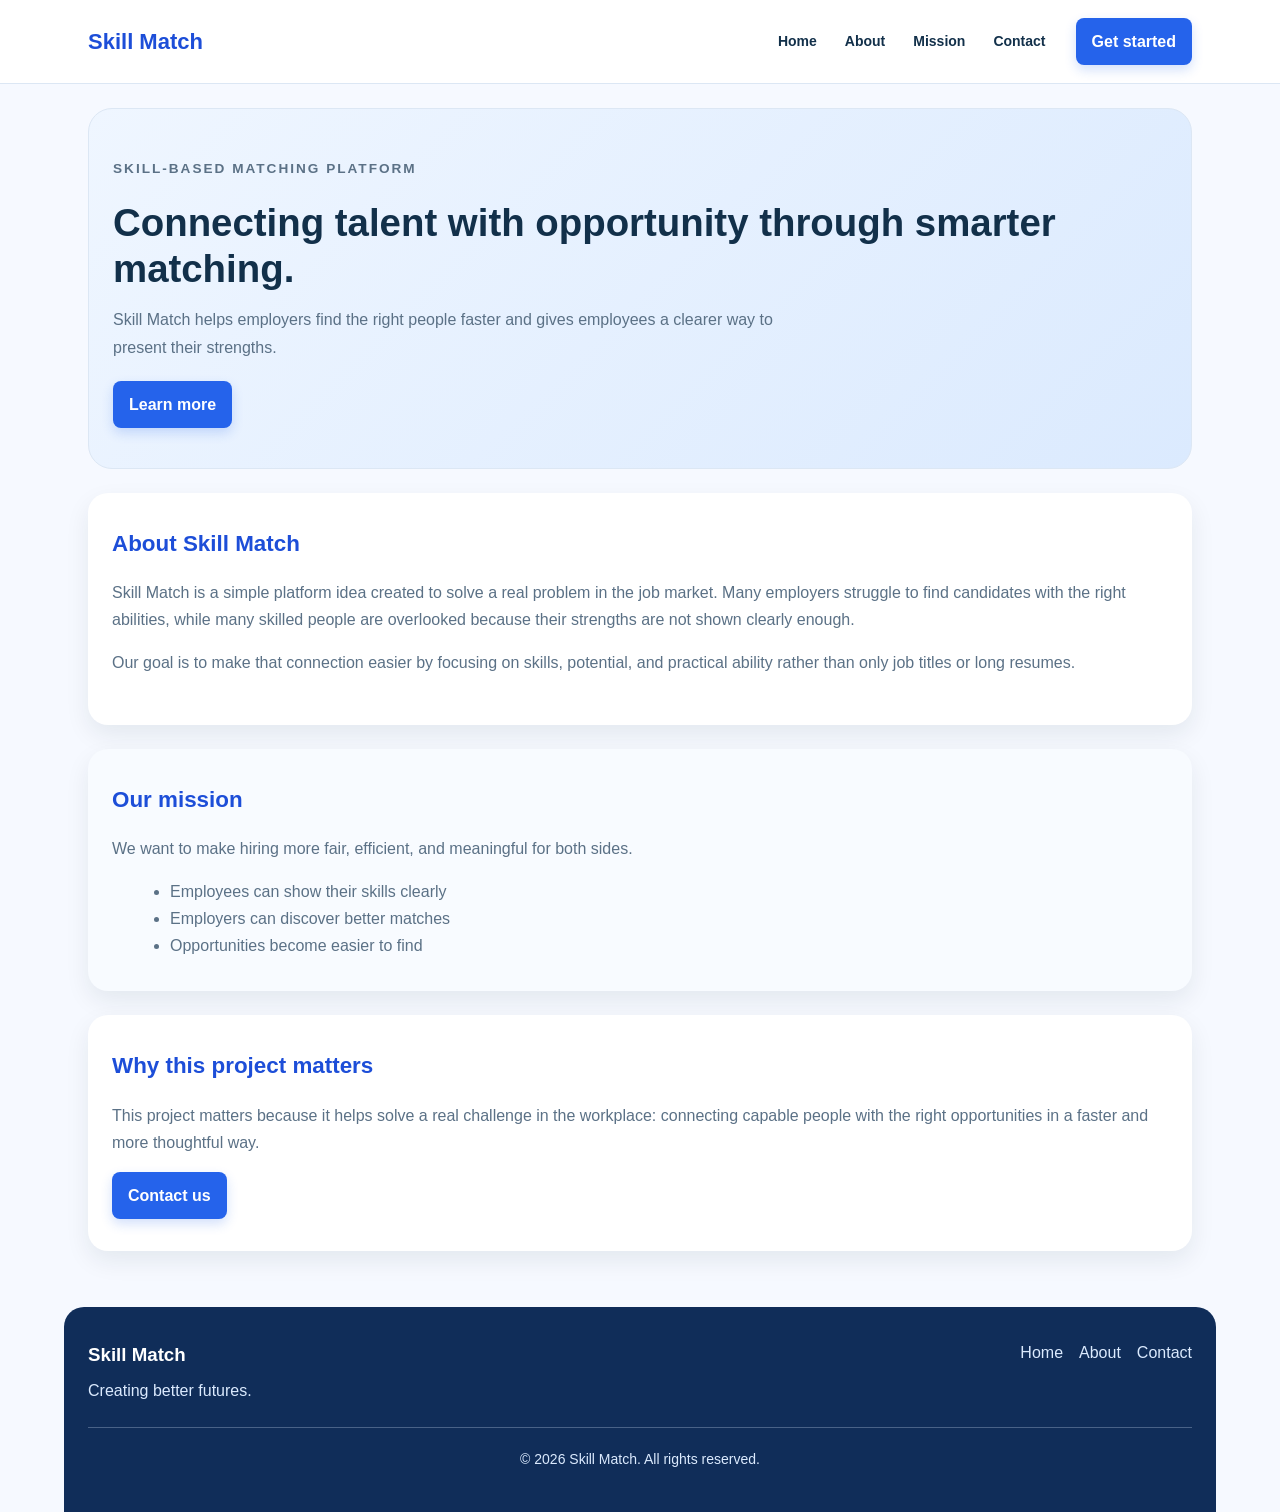
==== about.html @ 3de6b7d3 "Merge pull request #1 from chioma2029/main commiting about page and customized styling using css" ====
<!DOCTYPE html>
<html lang="en">
<head>
    <meta charset="UTF-8">
    <meta name="viewport" content="width=device-width, initial-scale=1.0">
    <title>About Us | Skill Match</title>
    <link rel="stylesheet" href="stylingAB.css">
</head>
<body class="about-page">
    <header class="site-header">
        <nav class="navbar">
            <a class="site-logo" href="#home">Skill Match</a>
            <ul class="nav-links">
                <li><a href="#home">Home</a></li>
                <li><a href="#about">About</a></li>
                <li><a href="#mission">Mission</a></li>
                <li><a href="#contact">Contact</a></li>
            </ul>
            <div class="nav-actions">
                <a class="btn" href="#contact">Get started</a>
            </div>
        </nav>
    </header>

    <main class="impact-content">
        <section class="hero-section" id="home">
            <p class="eyebrow">Skill-based matching platform</p>
            <h1>Connecting talent with opportunity through smarter matching.</h1>
            <p>
                Skill Match helps employers find the right people faster and gives employees a clearer way to present their strengths.
            </p>
            <a class="btn" href="#about">Learn more</a>
        </section>

        <section class="impact-section" id="about">
            <h2>About Skill Match</h2>
            <p>
                Skill Match is a simple platform idea created to solve a real problem in the job market.
                Many employers struggle to find candidates with the right abilities, while many skilled people are overlooked because their strengths are not shown clearly enough.
            </p>
            <p>
                Our goal is to make that connection easier by focusing on skills, potential, and practical ability rather than only job titles or long resumes.
            </p>
        </section>

        <section class="impact-section alt-section" id="mission">
            <h2>Our mission</h2>
            <p>
                We want to make hiring more fair, efficient, and meaningful for both sides.
            </p>
            <ul>
                <li>Employees can show their skills clearly</li>
                <li>Employers can discover better matches</li>
                <li>Opportunities become easier to find</li>
            </ul>
        </section>

        <section class="impact-section" id="contact">
            <h2>Why this project matters</h2>
            <p>
                This project matters because it helps solve a real challenge in the workplace: connecting capable people with the right opportunities in a faster and more thoughtful way.
            </p>
            <a class="btn" href="mailto:contact@skillmatch.com">Contact us</a>
        </section>
    </main>

    <footer class="site-footer">
        <div>
            <h3>Skill Match</h3>
            <p>Creating better futures.</p>
        </div>

        <div class="footer-links">
            <a href="#home">Home</a>
            <a href="#about">About</a>
            <a href="#contact">Contact</a>
        </div>

        <p class="copyright">© 2026 Skill Match. All rights reserved.</p>
    </footer>
</body>
</html>
---- stylingAB.css ----
:root {
  --page: #f6f9ff;
  --surface: #ffffff;
  --text: #12304a;
  --muted: #5b7186;
  --blue: #2563eb;
  --blue-dark: #1d4ed8;
  --line: #dce7f4;
  --shadow: 0 10px 24px rgba(16, 32, 56, 0.08);
}

* {
  box-sizing: border-box;
}

body.about-page {
  margin: 0;
  font-family: Arial, Helvetica, sans-serif;
  line-height: 1.7;
  color: var(--text);
  background: var(--page);
}

.site-header {
  position: sticky;
  top: 0;
  z-index: 100;
  background: rgba(255, 255, 255, 0.95);
  border-bottom: 1px solid var(--line);
  backdrop-filter: blur(8px);
}

.navbar {
  max-width: 1152px;
  margin: 0 auto;
  padding: 18px 24px;
  display: flex;
  align-items: center;
  gap: 20px;
  flex-wrap: wrap;
}

.site-logo {
  color: var(--blue-dark);
  font-size: 22px;
  font-weight: 800;
  text-decoration: none;
}

.nav-links,
.nav-actions {
  display: flex;
  align-items: center;
  gap: 8px;
  margin: 0;
  padding: 0;
}

.nav-links {
  list-style: none;
  margin-left: auto;
}

.nav-links a {
  display: block;
  padding: 8px 10px;
  color: var(--text);
  font-size: 14px;
  font-weight: 600;
  text-decoration: none;
  border-radius: 8px;
}

.nav-links a:hover {
  background: var(--line);
  color: var(--blue-dark);
}

.btn {
  display: inline-block;
  padding: 10px 16px;
  color: white;
  background: var(--blue);
  border-radius: 8px;
  box-shadow: 0 5px 12px rgba(37, 99, 235, 0.2);
  font-weight: 700;
  text-decoration: none;
  transition: transform 0.2s ease, background 0.2s ease;
}

.btn:hover {
  background: var(--blue-dark);
  transform: translateY(-2px);
}

.impact-content {
  max-width: 1152px;
  margin: 0 auto;
  padding: 24px;
}

.hero-section {
  padding: 48px 24px 40px;
  background: linear-gradient(135deg, #eff6ff, #dbeafe);
  border-radius: 24px;
  border: 1px solid var(--line);
}

.eyebrow {
  margin: 0 0 10px;
  color: var(--blue);
  text-transform: uppercase;
  letter-spacing: 2px;
  font-weight: 700;
  font-size: 0.85rem;
}

.hero-section h1 {
  margin: 0 0 14px;
  font-size: clamp(1.8rem, 3vw, 2.6rem);
  line-height: 1.2;
}

.hero-section p {
  max-width: 680px;
  margin: 0 0 20px;
  color: var(--muted);
}

.impact-section {
  padding: 32px 24px;
  margin-top: 24px;
  background: var(--surface);
  border-radius: 20px;
  box-shadow: var(--shadow);
}

.alt-section {
  background: #f8fbff;
}

.impact-section h2 {
  margin: 0 0 12px;
  color: var(--blue-dark);
  font-size: 1.4rem;
}

.impact-section p,
.impact-section li {
  color: var(--muted);
}

.impact-section ul {
  margin: 12px 0 0 18px;
}

.site-footer {
  display: flex;
  flex-wrap: wrap;
  justify-content: space-between;
  gap: 24px;
  padding: 32px 24px 40px;
  margin: 32px auto 0;
  max-width: 1152px;
  color: #dbeafe;
  background: #102d59;
  border-radius: 20px 20px 0 0;
}

.site-footer h3 {
  margin: 0 0 8px;
  color: white;
}

.site-footer div > p {
  max-width: 320px;
  margin: 0;
  line-height: 1.5;
}

.footer-links {
  display: flex;
  flex-wrap: wrap;
  align-items: flex-start;
  gap: 16px;
}

.footer-links a {
  color: #dbeafe;
  text-decoration: none;
}

.footer-links a:hover {
  color: white;
  text-decoration: underline;
}

.copyright {
  width: 100%;
  margin: 0;
  padding-top: 20px;
  border-top: 1px solid rgba(219, 234, 254, 0.28);
  font-size: 14px;
  text-align: center;
}

@media (max-width: 768px) {
  .navbar {
    padding: 16px 18px;
  }

  .nav-links {
    margin-left: 0;
    width: 100%;
  }

  .impact-content {
    padding: 16px;
  }

  .hero-section,
  .impact-section {
    padding: 24px 18px;
  }

  .site-footer {
    padding: 24px 18px 32px;
  }
}
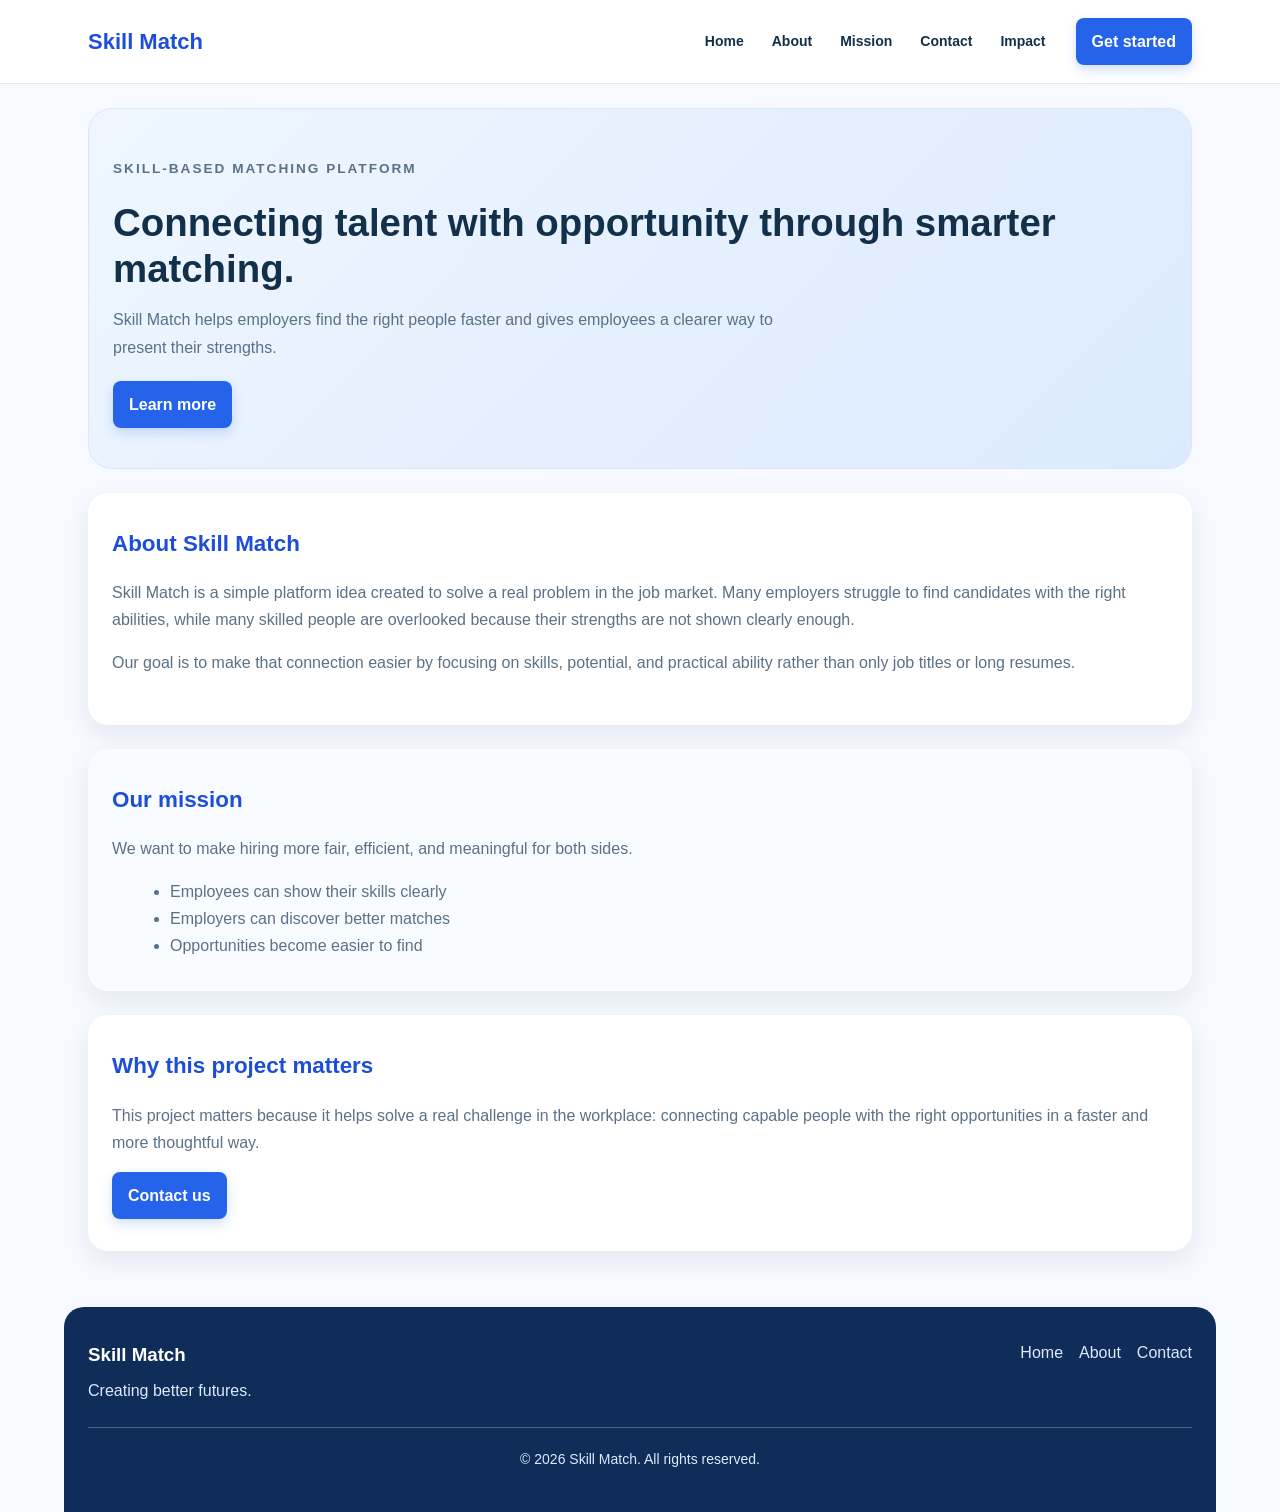
==== commit cd9e8b1f: "updating about and about css" ====
--- a/about.html
+++ b/about.html
@@ -4,7 +4,7 @@
     <meta charset="UTF-8">
     <meta name="viewport" content="width=device-width, initial-scale=1.0">
     <title>About Us | Skill Match</title>
-    <link rel="stylesheet" href="stylingAB.css">
+    <link rel="stylesheet" href="about.css">
 </head>
 <body class="about-page">
     <header class="site-header">
@@ -15,6 +15,7 @@
                 <li><a href="#about">About</a></li>
                 <li><a href="#mission">Mission</a></li>
                 <li><a href="#contact">Contact</a></li>
+                <li><a href="impact.html">Impact</a></li>
             </ul>
             <div class="nav-actions">
                 <a class="btn" href="#contact">Get started</a>
--- a/about.css
+++ b/about.css
@@ -0,0 +1,229 @@
+:root {
+  --page: #f6f9ff;
+  --surface: #ffffff;
+  --text: #12304a;
+  --muted: #5b7186;
+  --blue: #2563eb;
+  --blue-dark: #1d4ed8;
+  --line: #dce7f4;
+  --shadow: 0 10px 24px rgba(16, 32, 56, 0.08);
+}
+
+* {
+  box-sizing: border-box;
+}
+
+body.about-page {
+  margin: 0;
+  font-family: Arial, Helvetica, sans-serif;
+  line-height: 1.7;
+  color: var(--text);
+  background: var(--page);
+}
+
+.site-header {
+  position: sticky;
+  top: 0;
+  z-index: 100;
+  background: rgba(255, 255, 255, 0.95);
+  border-bottom: 1px solid var(--line);
+  backdrop-filter: blur(8px);
+}
+
+.navbar {
+  max-width: 1152px;
+  margin: 0 auto;
+  padding: 18px 24px;
+  display: flex;
+  align-items: center;
+  gap: 20px;
+  flex-wrap: wrap;
+}
+
+.site-logo {
+  color: var(--blue-dark);
+  font-size: 22px;
+  font-weight: 800;
+  text-decoration: none;
+}
+
+.nav-links,
+.nav-actions {
+  display: flex;
+  align-items: center;
+  gap: 8px;
+  margin: 0;
+  padding: 0;
+}
+
+.nav-links {
+  list-style: none;
+  margin-left: auto;
+}
+
+.nav-links a {
+  display: block;
+  padding: 8px 10px;
+  color: var(--text);
+  font-size: 14px;
+  font-weight: 600;
+  text-decoration: none;
+  border-radius: 8px;
+}
+
+.nav-links a:hover {
+  background: var(--line);
+  color: var(--blue-dark);
+}
+
+.btn {
+  display: inline-block;
+  padding: 10px 16px;
+  color: white;
+  background: var(--blue);
+  border-radius: 8px;
+  box-shadow: 0 5px 12px rgba(37, 99, 235, 0.2);
+  font-weight: 700;
+  text-decoration: none;
+  transition: transform 0.2s ease, background 0.2s ease;
+}
+
+.btn:hover {
+  background: var(--blue-dark);
+  transform: translateY(-2px);
+}
+
+.impact-content {
+  max-width: 1152px;
+  margin: 0 auto;
+  padding: 24px;
+}
+
+.hero-section {
+  padding: 48px 24px 40px;
+  background: linear-gradient(135deg, #eff6ff, #dbeafe);
+  border-radius: 24px;
+  border: 1px solid var(--line);
+}
+
+.eyebrow {
+  margin: 0 0 10px;
+  color: var(--blue);
+  text-transform: uppercase;
+  letter-spacing: 2px;
+  font-weight: 700;
+  font-size: 0.85rem;
+}
+
+.hero-section h1 {
+  margin: 0 0 14px;
+  font-size: clamp(1.8rem, 3vw, 2.6rem);
+  line-height: 1.2;
+}
+
+.hero-section p {
+  max-width: 680px;
+  margin: 0 0 20px;
+  color: var(--muted);
+}
+
+.impact-section {
+  padding: 32px 24px;
+  margin-top: 24px;
+  background: var(--surface);
+  border-radius: 20px;
+  box-shadow: var(--shadow);
+}
+
+.alt-section {
+  background: #f8fbff;
+}
+
+.impact-section h2 {
+  margin: 0 0 12px;
+  color: var(--blue-dark);
+  font-size: 1.4rem;
+}
+
+.impact-section p,
+.impact-section li {
+  color: var(--muted);
+}
+
+.impact-section ul {
+  margin: 12px 0 0 18px;
+}
+
+.site-footer {
+  display: flex;
+  flex-wrap: wrap;
+  justify-content: space-between;
+  gap: 24px;
+  padding: 32px 24px 40px;
+  margin: 32px auto 0;
+  max-width: 1152px;
+  color: #dbeafe;
+  background: #102d59;
+  border-radius: 20px 20px 0 0;
+}
+
+.site-footer h3 {
+  margin: 0 0 8px;
+  color: white;
+}
+
+.site-footer div > p {
+  max-width: 320px;
+  margin: 0;
+  line-height: 1.5;
+}
+
+.footer-links {
+  display: flex;
+  flex-wrap: wrap;
+  align-items: flex-start;
+  gap: 16px;
+}
+
+.footer-links a {
+  color: #dbeafe;
+  text-decoration: none;
+}
+
+.footer-links a:hover {
+  color: white;
+  text-decoration: underline;
+}
+
+.copyright {
+  width: 100%;
+  margin: 0;
+  padding-top: 20px;
+  border-top: 1px solid rgba(219, 234, 254, 0.28);
+  font-size: 14px;
+  text-align: center;
+}
+
+@media (max-width: 768px) {
+  .navbar {
+    padding: 16px 18px;
+  }
+
+  .nav-links {
+    margin-left: 0;
+    width: 100%;
+  }
+
+  .impact-content {
+    padding: 16px;
+  }
+
+  .hero-section,
+  .impact-section {
+    padding: 24px 18px;
+  }
+
+  .site-footer {
+    padding: 24px 18px 32px;
+  }
+}
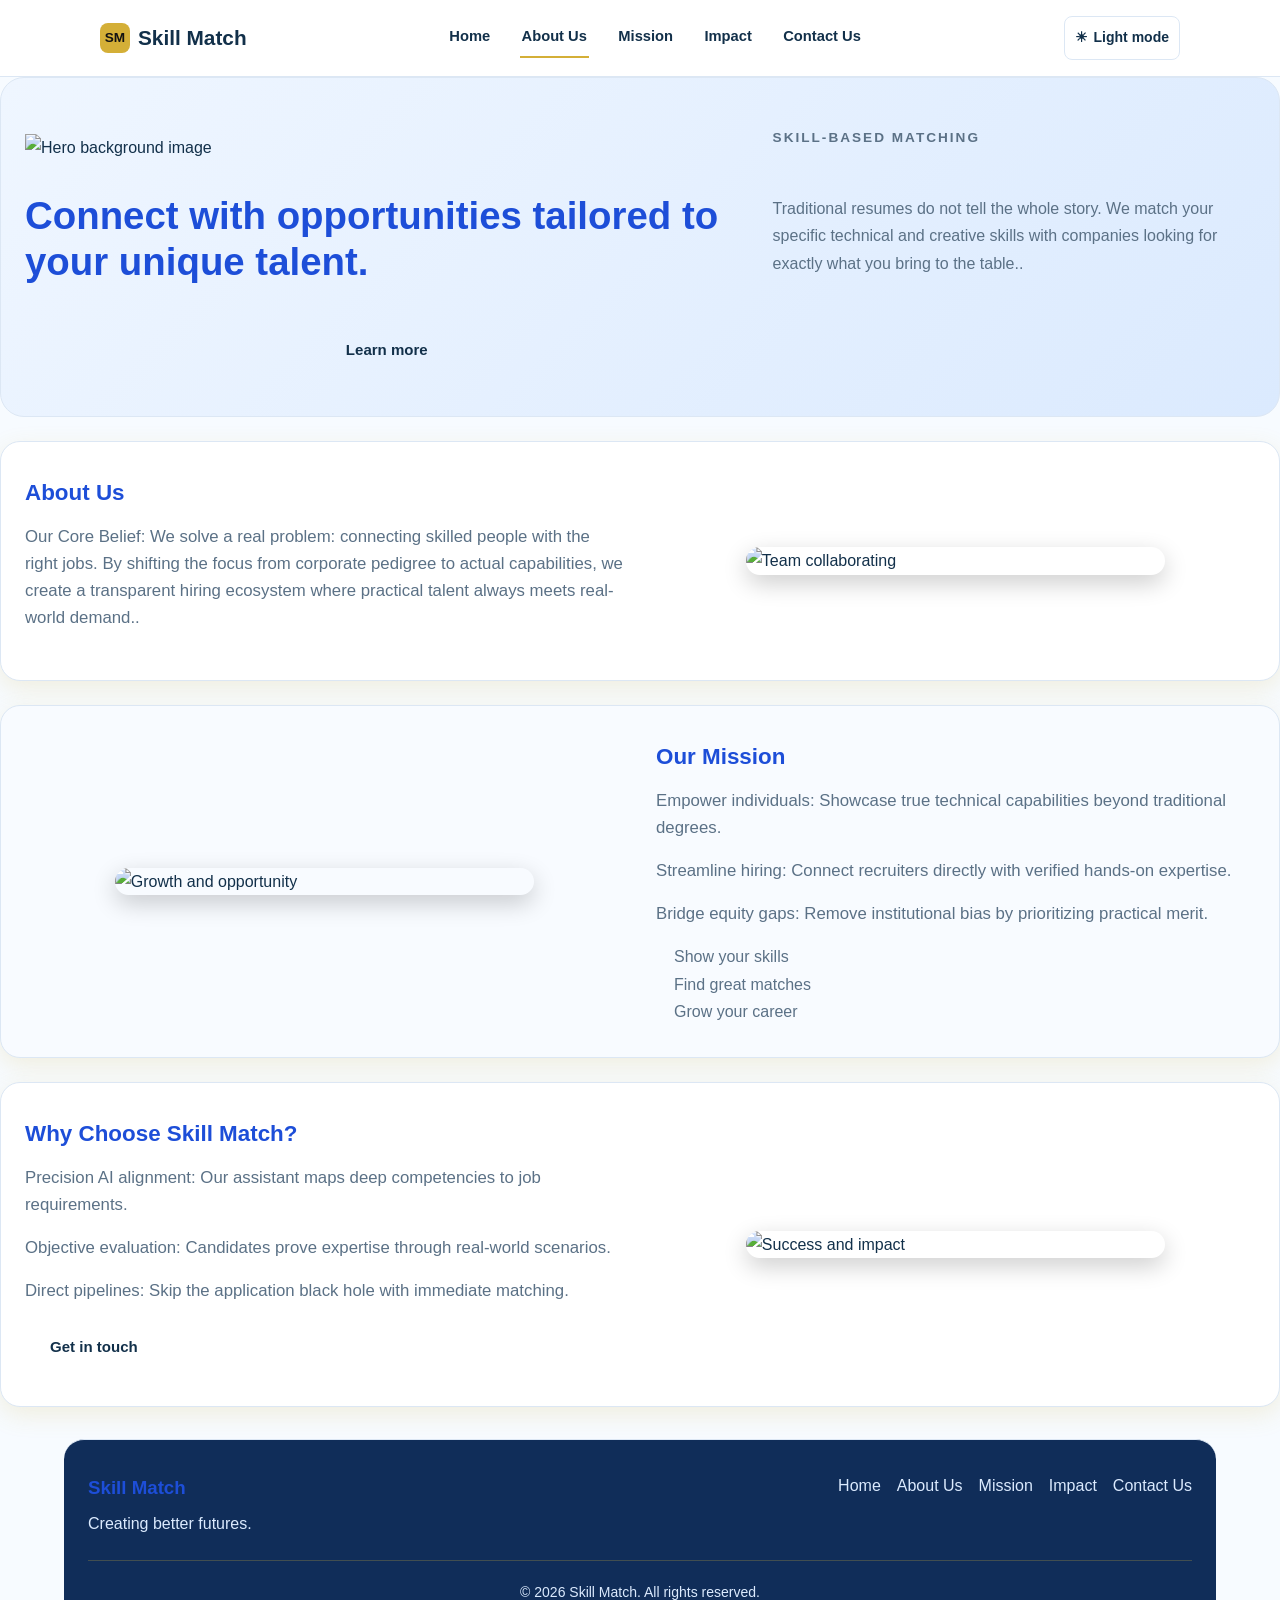
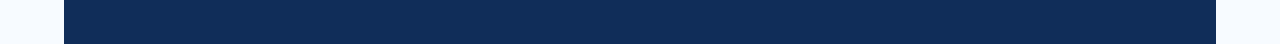
==== commit 149bbb83: "Merge pull request #14 from chioma2029/main pull update" ====
--- a/about.html
+++ b/about.html
@@ -1,67 +1,99 @@
 <!DOCTYPE html>
 <html lang="en">
+
 <head>
     <meta charset="UTF-8">
     <meta name="viewport" content="width=device-width, initial-scale=1.0">
     <title>About Us | Skill Match</title>
+
+    <!-- Base stylesheet with shared styles for all pages -->
+    <link rel="stylesheet" href="base.css">
+
+    <!-- Page-specific stylesheet for about page -->
     <link rel="stylesheet" href="about.css">
+
+    <link rel="icon"
+        href="data:image/svg+xml,%3Csvg xmlns='http://www.w3.org/2000/svg' viewBox='0 0 24 24'%3E%3Crect width='24' height='24' rx='6' fill='%232563EB'/%3E%3Ctext x='12' y='16' font-family='Arial' font-size='11' font-weight='700' fill='white' text-anchor='middle'%3ESM%3C/text%3E%3C/svg%3E">
 </head>
+
 <body class="about-page">
-    <header class="site-header">
-        <nav class="navbar">
-            <a class="site-logo" href="#home">Skill Match</a>
-            <ul class="nav-links">
-                <li><a href="#home">Home</a></li>
-                <li><a href="#about">About</a></li>
-                <li><a href="#mission">Mission</a></li>
-                <li><a href="#contact">Contact</a></li>
-                <li><a href="impact.html">Impact</a></li>
-            </ul>
-            <div class="nav-actions">
-                <a class="btn" href="#contact">Get started</a>
-            </div>
-        </nav>
+    <header>
+        <div class="header-inner">
+            <a class="logo" href="index.html">
+                <span class="logo-mark">SM</span>
+                Skill Match
+            </a>
+            <button class="nav-toggle" id="navToggle" aria-expanded="false" aria-controls="siteNav"
+                aria-label="Toggle menu">&#9776;</button>
+            <nav id="siteNav">
+                <a href="index.html">Home</a>
+                <a href="about.html" class="active">About Us</a>
+                <a href="mission.html">Mission</a>
+                <a href="impact.html">Impact</a>
+                <a href="contact.html">Contact Us</a>
+            </nav>
+            <button class="theme-toggle" id="themeToggle" type="button" aria-label="Switch to dark mode">
+                <span aria-hidden="true">&#9790;</span>
+                <span class="theme-label">Dark mode</span>
+            </button>
+        </div>
     </header>
 
-    <main class="impact-content">
+    <main>
         <section class="hero-section" id="home">
-            <p class="eyebrow">Skill-based matching platform</p>
-            <h1>Connecting talent with opportunity through smarter matching.</h1>
-            <p>
-                Skill Match helps employers find the right people faster and gives employees a clearer way to present their strengths.
-            </p>
+            <div class="hero-background">
+                <img src="https://i.pinimg.com/736x/89/c7/88/89c7882bce001e6cbe04bec8d83aa341.jpg" alt="Hero background image">
+            </div>
+            <p class="eyebrow">Skill-based matching </p>
+            <h1>Connect with opportunities tailored to your unique talent.</h1>
+            <p>Traditional resumes do not tell the whole story. We match your specific technical and creative skills with companies looking for exactly what you bring to the table..</p>
             <a class="btn" href="#about">Learn more</a>
         </section>
 
         <section class="impact-section" id="about">
-            <h2>About Skill Match</h2>
-            <p>
-                Skill Match is a simple platform idea created to solve a real problem in the job market.
-                Many employers struggle to find candidates with the right abilities, while many skilled people are overlooked because their strengths are not shown clearly enough.
-            </p>
-            <p>
-                Our goal is to make that connection easier by focusing on skills, potential, and practical ability rather than only job titles or long resumes.
-            </p>
+            <div class="section-layout">
+                <div class="section-text">
+                    <h2>About Us</h2>
+                    <p>Our Core Belief: We solve a real problem: connecting skilled people with the right jobs. By shifting the focus from corporate pedigree to actual capabilities, we create a transparent hiring ecosystem where practical talent always meets real-world demand..</p>
+                </div>
+                <div class="section-image">
+                    <img src="https://i.pinimg.com/1200x/7b/3d/e9/7b3de915a0b63cf26b322064958d6c60.jpg" alt="Team collaborating">
+                </div>
+            </div>
         </section>
 
         <section class="impact-section alt-section" id="mission">
-            <h2>Our mission</h2>
-            <p>
-                We want to make hiring more fair, efficient, and meaningful for both sides.
-            </p>
-            <ul>
-                <li>Employees can show their skills clearly</li>
-                <li>Employers can discover better matches</li>
-                <li>Opportunities become easier to find</li>
-            </ul>
+            <div class="section-layout reverse">
+                <div class="section-text">
+                    <h2>Our Mission</h2>
+                    <p>Empower individuals: Showcase true technical capabilities beyond traditional degrees.</p>
+                    <p>Streamline hiring: Connect recruiters directly with verified hands-on expertise.</p>
+                    <p>Bridge equity gaps: Remove institutional bias by prioritizing practical merit.</p>
+                    <ul>
+                        <li>Show your skills</li>
+                        <li>Find great matches</li>
+                        <li>Grow your career</li>
+                    </ul>
+                </div>
+                <div class="section-image">
+                    <img src="https://i.pinimg.com/736x/ac/f3/cf/acf3cff612043c9bd17d385e347b3a6a.jpg" alt="Growth and opportunity">
+                </div>
+            </div>
         </section>
 
         <section class="impact-section" id="contact">
-            <h2>Why this project matters</h2>
-            <p>
-                This project matters because it helps solve a real challenge in the workplace: connecting capable people with the right opportunities in a faster and more thoughtful way.
-            </p>
-            <a class="btn" href="mailto:contact@skillmatch.com">Contact us</a>
+            <div class="section-layout">
+                <div class="section-text">
+                    <h2>Why Choose Skill Match?</h2>
+                    <p> Precision AI alignment: Our assistant maps deep competencies to job requirements.</p>
+                    <p>Objective evaluation: Candidates prove expertise through real-world scenarios.</p>
+                    <p>Direct pipelines: Skip the application black hole with immediate matching.</p>
+                    <a class="btn" href="mailto:contact@skillmatch.com">Get in touch</a>
+                </div>
+                <div class="section-image">
+                    <img src="https://i.pinimg.com/736x/7e/96/b6/7e96b6038488b95e126c7727e4448759.jpg" alt="Success and impact">
+                </div>
+            </div>
         </section>
     </main>
 
@@ -72,12 +104,17 @@
         </div>
 
         <div class="footer-links">
-            <a href="#home">Home</a>
-            <a href="#about">About</a>
-            <a href="#contact">Contact</a>
+            <a href="index.html">Home</a>
+            <a href="about.html">About Us</a>
+            <a href="mission.html">Mission</a>
+            <a href="impact.html">Impact</a>
+            <a href="contact.html">Contact Us</a>
         </div>
 
         <p class="copyright">© 2026 Skill Match. All rights reserved.</p>
     </footer>
+
+    <script src="about.js"></script>
 </body>
-</html>
+
+</html>
--- a/base.css
+++ b/base.css
@@ -0,0 +1,433 @@
+/* ============================================================
+   Skill Match — Base Stylesheet
+   Shared styles used across all pages: colors, header,
+   navigation, buttons, typography, footer, dark mode, etc.
+   ============================================================ */
+
+/* ---- 1. Colour palette & variables ----------------------------
+   Every colour used on the site is defined here.
+   All pages inherit these variables.
+   --------------------------------------------------------------*/
+:root {
+    --navy: #0A0A0A;
+    --blue-dark: #B08A1A;
+    --blue: #D4AF37;
+    --blue-mid: #E2C05A;
+    --blue-light: #FFF2BF;
+    --blue-pale: #F8F2DB;
+    --sky: #F0D46D;
+
+    --white: #FFFFFF;
+    --border: #C5A84C;
+    --text: #F7F7F7;
+    --text-muted: #D1C8A8;
+    --surface: #121212;
+    --line: #7A6320;
+    --ink: #F8F8F8;
+    --muted: #B7AF95;
+
+    --font-head: "Sora", "Segoe UI", sans-serif;
+    --font-body: "Inter", "Segoe UI", sans-serif;
+
+    --max-width: 1160px;
+    --radius: 12px;
+    --shadow: 0 8px 24px rgba(212, 175, 55, 0.16);
+}
+
+/* ---- 2. Reset & base styles -----------------------------------
+   Remove browser defaults, set typography baseline.
+   --------------------------------------------------------------*/
+* {
+    box-sizing: border-box;
+}
+
+html {
+    scroll-behavior: smooth;
+}
+
+body {
+    margin: 0;
+    background: linear-gradient(135deg, #060606 0%, #1A1408 100%);
+    color: var(--white);
+    font-family: var(--font-body);
+    font-size: 16px;
+    line-height: 1.65;
+}
+
+img,
+svg {
+    display: block;
+    max-width: 100%;
+}
+
+a {
+    color: inherit;
+}
+
+ul {
+    margin: 0;
+    padding: 0;
+    list-style: none;
+}
+
+h1,
+h2,
+h3,
+h4 {
+    font-family: var(--font-head);
+    color: var(--blue);
+    margin: 0;
+}
+
+.wrap {
+    max-width: var(--max-width);
+    margin: 0 auto;
+    padding: 0 clamp(1.25rem, 4vw, 2.5rem);
+}
+
+.eyebrow {
+    display: inline-block;
+    font-size: 0.78rem;
+    font-weight: 600;
+    letter-spacing: 0.06em;
+    text-transform: uppercase;
+    color: var(--blue);
+    margin-bottom: 0.6rem;
+}
+
+/* ---- 3. Header / navigation ------------------------------------*/
+header {
+    position: sticky;
+    top: 0;
+    z-index: 50;
+    background: rgba(10, 10, 10, 0.95);
+    backdrop-filter: blur(8px);
+    border-bottom: 1px solid var(--border);
+}
+
+.header-inner {
+    max-width: var(--max-width);
+    margin: 0 auto;
+    padding: 1rem clamp(1.25rem, 4vw, 2.5rem);
+    display: flex;
+    align-items: center;
+    justify-content: space-between;
+    gap: 1.5rem;
+}
+
+.logo {
+    display: flex;
+    align-items: center;
+    gap: 0.5rem;
+    font-family: var(--font-head);
+    font-size: 1.3rem;
+    font-weight: 700;
+    color: var(--white);
+    text-decoration: none;
+}
+
+.logo-mark {
+    width: 30px;
+    height: 30px;
+    border-radius: 8px;
+    background: var(--blue);
+    color: var(--surface);
+    display: flex;
+    align-items: center;
+    justify-content: center;
+    font-size: 0.85rem;
+    font-weight: 700;
+    flex-shrink: 0;
+}
+
+nav {
+    display: flex;
+    align-items: center;
+    gap: clamp(1rem, 2.2vw, 1.9rem);
+}
+
+nav a {
+    text-decoration: none;
+    color: var(--white);
+    font-size: 0.92rem;
+    font-weight: 600;
+    padding: 0.4rem 0.1rem;
+    border-bottom: 2px solid transparent;
+    transition: color 0.15s ease;
+}
+
+nav a:hover {
+    color: var(--blue);
+}
+
+nav a.active {
+    color: var(--blue);
+    border-bottom-color: var(--blue);
+}
+
+nav a:focus-visible {
+    outline: 2px solid var(--blue);
+    outline-offset: 4px;
+    border-radius: 2px;
+}
+
+.nav-toggle {
+    display: none;
+    background: none;
+    border: 1px solid var(--border);
+    border-radius: 8px;
+    width: 40px;
+    height: 38px;
+    color: var(--white);
+    font-size: 1.1rem;
+    cursor: pointer;
+}
+
+.navbar {
+    display: flex;
+    flex-wrap: nowrap;
+    align-items: center;
+    gap: 12px;
+    min-height: 72px;
+    max-width: 1200px;
+    margin: auto;
+    padding: 0 24px;
+}
+
+.nav-links,
+.nav-actions {
+    display: flex;
+    align-items: center;
+    gap: 8px;
+    margin: 0;
+    padding: 0;
+}
+
+.nav-links {
+    list-style: none;
+    margin-left: auto;
+}
+
+.nav-links a {
+    display: block;
+    padding: 9px 10px;
+    color: var(--text);
+    font-size: 14px;
+    font-weight: 600;
+    text-decoration: none;
+    border-radius: 8px;
+}
+
+.nav-links a:hover {
+    color: var(--blue-dark);
+    background: var(--blue-pale);
+}
+
+/* ---- 4. Buttons -------------------------------------------------*/
+.btn {
+    display: inline-flex;
+    align-items: center;
+    justify-content: center;
+    gap: 0.5rem;
+    padding: 0.8rem 1.5rem;
+    border-radius: 8px;
+    font-family: var(--font-body);
+    font-weight: 600;
+    font-size: 0.94rem;
+    text-decoration: none;
+    border: 1px solid transparent;
+    cursor: pointer;
+    transition: background 0.15s ease, border-color 0.15s ease, transform 0.15s ease;
+}
+
+.btn:focus-visible {
+    outline: 2px solid var(--blue);
+    outline-offset: 2px;
+}
+
+.btn-primary {
+    background: var(--blue);
+    color: var(--surface);
+}
+
+.btn-primary:hover {
+    background: var(--blue-dark);
+}
+
+.btn-outline {
+    background: transparent;
+    border-color: var(--border);
+    color: var(--white);
+}
+
+.btn-outline:hover {
+    border-color: var(--blue);
+    background: var(--blue);
+    color: var(--surface);
+}
+
+.btn-block {
+    width: 100%;
+}
+
+.hero-button {
+    display: inline-block;
+    padding: 10px 16px;
+    color: var(--surface);
+    background: var(--blue);
+    border-radius: 8px;
+    box-shadow: 0 5px 12px rgba(212, 175, 55, .24);
+    font-weight: 700;
+    text-decoration: none;
+    transition: transform .2s ease, background .2s ease;
+}
+
+.hero-button:hover {
+    background: var(--blue-dark);
+    transform: translateY(-2px);
+}
+
+/* ---- 5. Theme toggle -------------------------------------------*/
+.theme-toggle {
+    display: inline-flex;
+    align-items: center;
+    gap: 6px;
+    padding: 9px 10px;
+    color: var(--text);
+    background: transparent;
+    border: 1px solid var(--border);
+    border-radius: 8px;
+    cursor: pointer;
+    font: inherit;
+    font-size: 14px;
+    font-weight: 600;
+}
+
+/* ---- 6. Footer ---------------------------------------------------*/
+.site-footer {
+    display: flex;
+    flex-wrap: wrap;
+    justify-content: space-between;
+    gap: 28px;
+    padding: 42px max(24px, calc((100% - 1152px) / 2));
+    color: var(--white);
+    background: #050505;
+    border-top: 1px solid var(--border);
+}
+
+.site-footer h3 {
+    margin: 0 0 10px;
+    color: var(--blue);
+}
+
+.site-footer div>p {
+    max-width: 320px;
+    margin: 0;
+    line-height: 1.5;
+}
+
+.footer-links {
+    display: flex;
+    flex-wrap: wrap;
+    align-items: flex-start;
+    gap: 16px;
+}
+
+.footer-links a {
+    color: var(--blue-light);
+    text-decoration: none;
+}
+
+.footer-links a:hover {
+    color: var(--blue);
+    text-decoration: underline;
+}
+
+.copyright {
+    width: 100%;
+    margin: 0;
+    padding-top: 20px;
+    border-top: 1px solid rgba(212, 175, 55, .25);
+    font-size: 14px;
+    text-align: center;
+}
+
+/* ---- 7. Dark mode ------------------------------------------------*/
+body.dark-theme {
+    --navy: #e1efff;
+    --text: #c4d9ef;
+    --blue-pale: #16385f;
+    --shadow: 0 12px 28px rgba(0, 0, 0, .28);
+}
+
+header.dark-theme {
+    background: rgba(11, 27, 49, .94);
+}
+
+/* ---- 8. Responsive layout ----------------------------------------*/
+@media (max-width: 900px) {
+    .hero-grid {
+        grid-template-columns: 1fr;
+    }
+
+    .kiosk {
+        grid-template-columns: 1fr;
+    }
+
+    .contact-layout {
+        grid-template-columns: 1fr;
+    }
+
+    .content-card {
+        flex-direction: column;
+    }
+}
+
+@media (max-width: 800px) {
+    .navbar {
+        padding: 14px 20px;
+        flex-wrap: wrap;
+    }
+
+    .nav-links {
+        order: 3;
+        width: 100%;
+        margin-left: 0;
+        overflow-x: auto;
+    }
+}
+
+@media (max-width: 700px) {
+    .nav-toggle {
+        display: block;
+    }
+
+    nav {
+        position: absolute;
+        top: 100%;
+        left: 0;
+        right: 0;
+        flex-direction: column;
+        align-items: flex-start;
+        gap: 0.2rem;
+        background: var(--white);
+        padding: 0.5rem clamp(1.25rem, 4vw, 2.5rem) 1.2rem;
+        border-bottom: 1px solid var(--border);
+        display: none;
+    }
+
+    nav.open {
+        display: flex;
+    }
+
+    nav a {
+        padding: 0.7rem 0;
+        width: 100%;
+    }
+}
+
+@media (prefers-reduced-motion: reduce) {
+    html {
+        scroll-behavior: auto;
+    }
+}
--- a/about.css
+++ b/about.css
@@ -1,96 +1,62 @@
-:root {
-  --page: #f6f9ff;
-  --surface: #ffffff;
-  --text: #12304a;
-  --muted: #5b7186;
-  --blue: #2563eb;
-  --blue-dark: #1d4ed8;
-  --line: #dce7f4;
-  --shadow: 0 10px 24px rgba(16, 32, 56, 0.08);
-}
-
-* {
-  box-sizing: border-box;
-}
+/* ============================================================
+   Skill Match — About Page Styles
+   Specific styles for about.html
+   Load base.css before this file
+   ============================================================ */
 
 body.about-page {
+  --page-bg: #060606;
+  --page-text: #f7f7f7;
+  --hero-bg: linear-gradient(135deg, #111111, #1d1707);
+  --card-bg: #161616;
+  --card-bg-alt: #1d1a14;
+  --header-bg: rgba(10, 10, 10, 0.95);
+  --footer-bg: #050505;
+  --footer-text: #f7f7f7;
+  --footer-link: #fff2bf;
+  --heading-color: var(--blue);
+  --muted-color: #f1ebdb;
+
   margin: 0;
   font-family: Arial, Helvetica, sans-serif;
   line-height: 1.7;
-  color: var(--text);
-  background: var(--page);
-}
-
-.site-header {
+  background: var(--page-bg);
+  color: var(--page-text);
+  transition: background 0.25s ease, color 0.25s ease;
+}
+
+body.about-page.light-theme {
+  --page-bg: #f7fbff;
+  --page-text: #12304a;
+  --hero-bg: linear-gradient(135deg, #eff6ff, #dbeafe);
+  --card-bg: #ffffff;
+  --card-bg-alt: #f8fbff;
+  --header-bg: rgba(255, 255, 255, 0.95);
+  --footer-bg: #102d59;
+  --footer-text: #dbeafe;
+  --footer-link: #dbeafe;
+  --heading-color: #1d4ed8;
+  --muted-color: #5b7186;
+  --border: #dce7f4;
+}
+
+body.about-page header {
   position: sticky;
   top: 0;
   z-index: 100;
-  background: rgba(255, 255, 255, 0.95);
-  border-bottom: 1px solid var(--line);
+  background: var(--header-bg);
+  border-bottom: 1px solid var(--border);
   backdrop-filter: blur(8px);
 }
 
-.navbar {
-  max-width: 1152px;
-  margin: 0 auto;
-  padding: 18px 24px;
-  display: flex;
-  align-items: center;
-  gap: 20px;
-  flex-wrap: wrap;
-}
-
-.site-logo {
-  color: var(--blue-dark);
-  font-size: 22px;
-  font-weight: 800;
-  text-decoration: none;
-}
-
-.nav-links,
-.nav-actions {
-  display: flex;
-  align-items: center;
-  gap: 8px;
-  margin: 0;
-  padding: 0;
-}
-
-.nav-links {
-  list-style: none;
-  margin-left: auto;
-}
-
-.nav-links a {
-  display: block;
-  padding: 8px 10px;
-  color: var(--text);
-  font-size: 14px;
-  font-weight: 600;
-  text-decoration: none;
-  border-radius: 8px;
-}
-
-.nav-links a:hover {
-  background: var(--line);
-  color: var(--blue-dark);
-}
-
-.btn {
-  display: inline-block;
-  padding: 10px 16px;
-  color: white;
-  background: var(--blue);
-  border-radius: 8px;
-  box-shadow: 0 5px 12px rgba(37, 99, 235, 0.2);
-  font-weight: 700;
-  text-decoration: none;
-  transition: transform 0.2s ease, background 0.2s ease;
-}
-
-.btn:hover {
-  background: var(--blue-dark);
-  transform: translateY(-2px);
+body.about-page .logo,
+body.about-page nav a,
+body.about-page .theme-toggle {
+  color: var(--page-text);
+}
+
+body.about-page .theme-toggle {
+  border-color: var(--border);
 }
 
 .impact-content {
@@ -100,10 +66,26 @@
 }
 
 .hero-section {
+  display: grid;
+  grid-template-columns: 1.2fr 0.8fr;
+  gap: 24px;
+  align-items: center;
   padding: 48px 24px 40px;
-  background: linear-gradient(135deg, #eff6ff, #dbeafe);
+  background: var(--hero-bg);
   border-radius: 24px;
-  border: 1px solid var(--line);
+  border: 1px solid var(--border);
+}
+
+.hero-text {
+  max-width: 640px;
+}
+
+.hero-visual img,
+.section-card img {
+  width: 100%;
+  height: auto;
+  border-radius: 18px;
+  display: block;
 }
 
 .eyebrow {
@@ -119,35 +101,99 @@
   margin: 0 0 14px;
   font-size: clamp(1.8rem, 3vw, 2.6rem);
   line-height: 1.2;
+  color: var(--heading-color);
 }
 
 .hero-section p {
   max-width: 680px;
   margin: 0 0 20px;
-  color: var(--muted);
+  color: var(--muted-color);
 }
 
 .impact-section {
   padding: 32px 24px;
   margin-top: 24px;
-  background: var(--surface);
+  background: var(--card-bg);
   border-radius: 20px;
   box-shadow: var(--shadow);
+  border: 1px solid var(--border);
+}
+
+.section-layout {
+  display: grid;
+  grid-template-columns: 1fr 1fr;
+  gap: 32px;
+  align-items: center;
+}
+
+.section-layout.reverse {
+  grid-template-columns: 1fr 1fr;
+}
+
+.section-layout.reverse .section-text {
+  order: 2;
+}
+
+.section-layout.reverse .section-image {
+  order: 1;
+}
+
+.section-text h2 {
+  margin: 0 0 12px;
+  color: var(--heading-color);
+  font-size: 1.6rem;
+}
+
+.section-text p {
+  margin: 0 0 16px;
+  color: var(--muted-color);
+  font-size: 1.05rem;
+  line-height: 1.6;
+}
+
+.section-image img {
+  width: 70%;
+  height: auto;
+  border-radius: 20px;
+  display: block;
+  box-shadow: 0 8px 24px rgba(0, 0, 0, 0.2);
+  margin: 0 auto;
+}
+
+.section-grid {
+  display: grid;
+  grid-template-columns: 1fr 1fr;
+  gap: 24px;
+  align-items: center;
+}
+
+.section-grid.reverse {
+  grid-template-columns: 1fr 1fr;
+}
+
+.section-copy {
+  max-width: 560px;
+}
+
+.section-card {
+  padding: 8px;
+  background: rgba(255, 255, 255, 0.04);
+  border-radius: 20px;
 }
 
 .alt-section {
-  background: #f8fbff;
+  background: var(--card-bg-alt);
 }
 
 .impact-section h2 {
   margin: 0 0 12px;
-  color: var(--blue-dark);
+  color: var(--heading-color);
   font-size: 1.4rem;
 }
 
 .impact-section p,
 .impact-section li {
-  color: var(--muted);
+  color: var(--muted-color);
 }
 
 .impact-section ul {
@@ -162,17 +208,17 @@
   padding: 32px 24px 40px;
   margin: 32px auto 0;
   max-width: 1152px;
-  color: #dbeafe;
-  background: #102d59;
+  color: var(--footer-text);
+  background: var(--footer-bg);
   border-radius: 20px 20px 0 0;
 }
 
 .site-footer h3 {
   margin: 0 0 8px;
-  color: white;
-}
-
-.site-footer div > p {
+  color: var(--heading-color);
+}
+
+.site-footer div>p {
   max-width: 320px;
   margin: 0;
   line-height: 1.5;
@@ -186,12 +232,12 @@
 }
 
 .footer-links a {
-  color: #dbeafe;
+  color: var(--footer-link);
   text-decoration: none;
 }
 
 .footer-links a:hover {
-  color: white;
+  color: var(--heading-color);
   text-decoration: underline;
 }
 
@@ -199,26 +245,33 @@
   width: 100%;
   margin: 0;
   padding-top: 20px;
-  border-top: 1px solid rgba(219, 234, 254, 0.28);
+  border-top: 1px solid rgba(212, 175, 55, 0.25);
   font-size: 14px;
   text-align: center;
 }
 
 @media (max-width: 768px) {
-  .navbar {
-    padding: 16px 18px;
-  }
-
-  .nav-links {
-    margin-left: 0;
-    width: 100%;
+  .hero-section,
+  .section-grid,
+  .section-grid.reverse,
+  .section-layout,
+  .section-layout.reverse {
+    grid-template-columns: 1fr;
+  }
+
+  .section-layout.reverse .section-text,
+  .section-layout.reverse .section-image {
+    order: unset;
+  }
+
+  .hero-section {
+    padding: 24px 18px;
   }
 
   .impact-content {
     padding: 16px;
   }
 
-  .hero-section,
   .impact-section {
     padding: 24px 18px;
   }
@@ -226,4 +279,4 @@
   .site-footer {
     padding: 24px 18px 32px;
   }
-}
+}
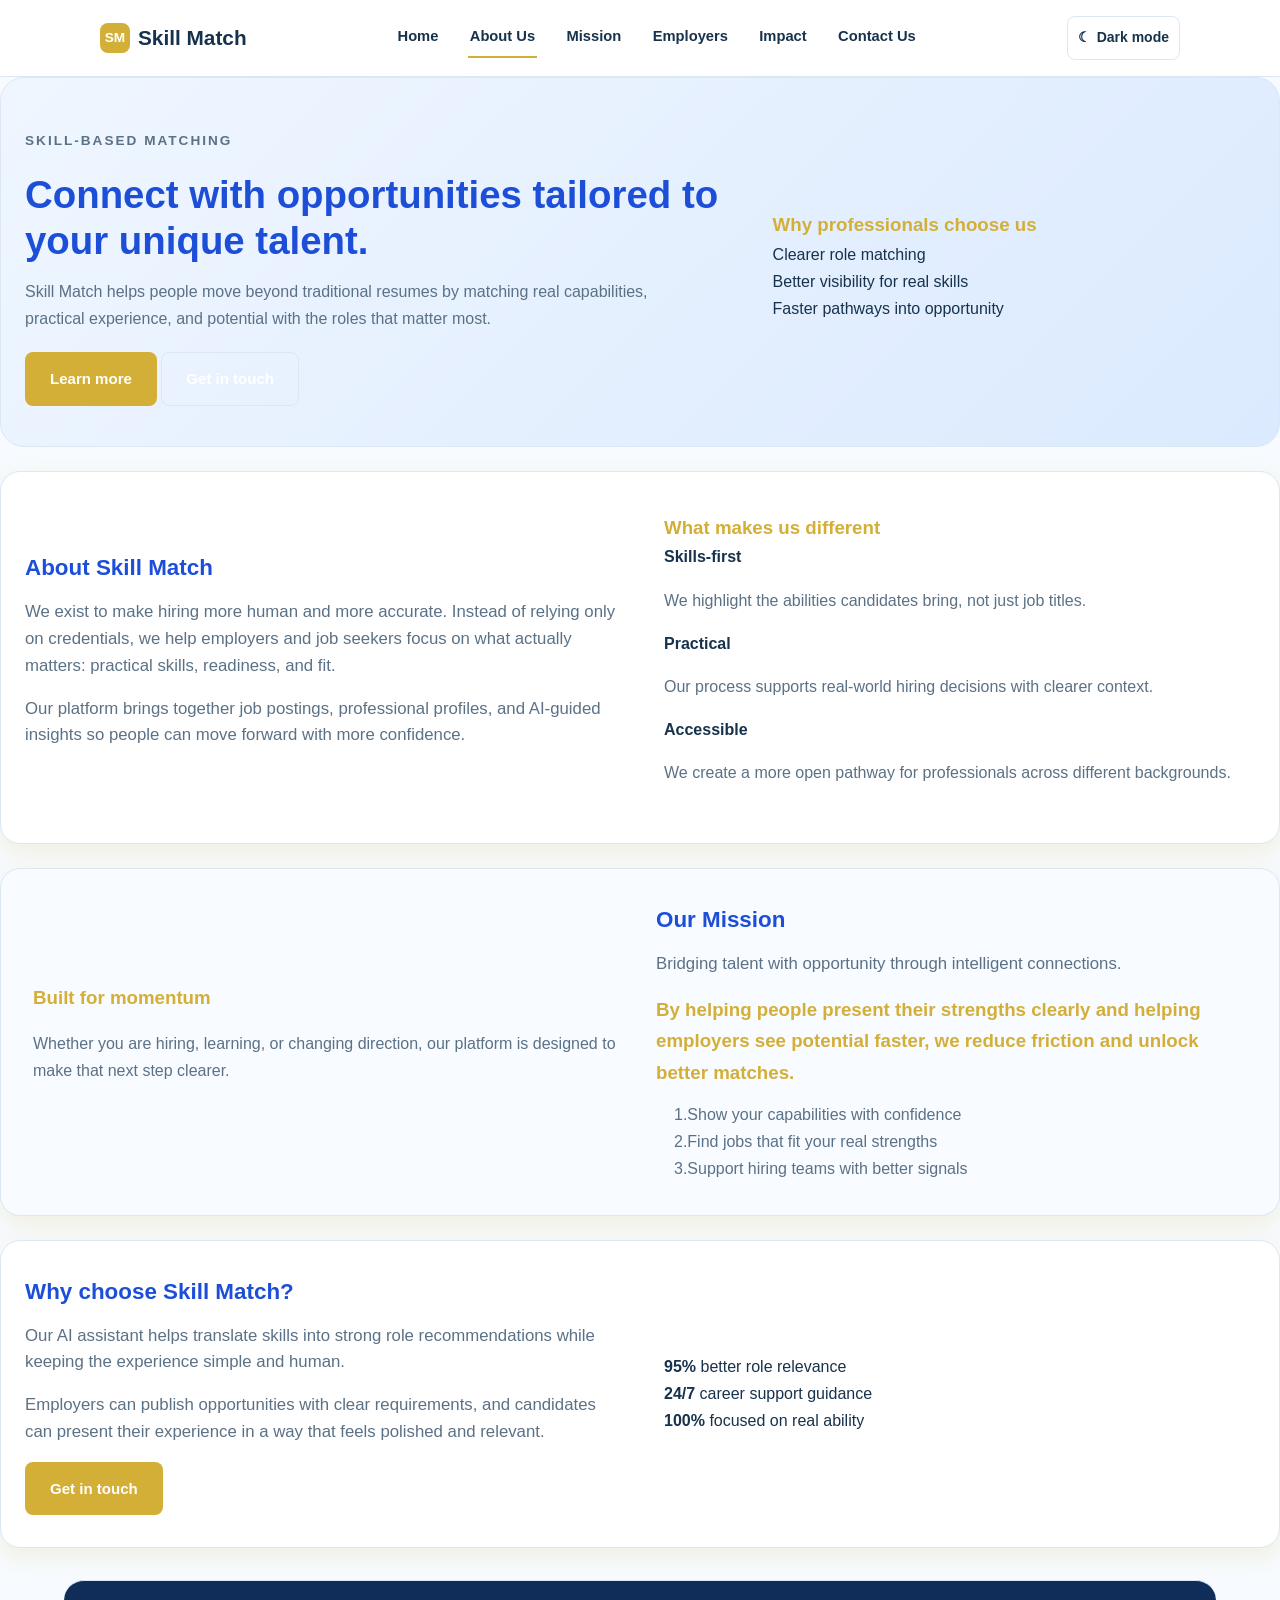
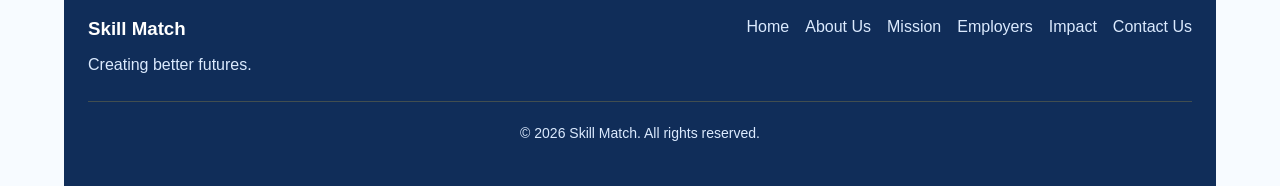
==== commit 4f3e41c0: "more updates" ====
--- a/about.html
+++ b/about.html
@@ -11,6 +11,7 @@
 
     <!-- Page-specific stylesheet for about page -->
     <link rel="stylesheet" href="about.css">
+    <link rel="stylesheet" href="theme.css">
 
     <link rel="icon"
         href="data:image/svg+xml,%3Csvg xmlns='http://www.w3.org/2000/svg' viewBox='0 0 24 24'%3E%3Crect width='24' height='24' rx='6' fill='%232563EB'/%3E%3Ctext x='12' y='16' font-family='Arial' font-size='11' font-weight='700' fill='white' text-anchor='middle'%3ESM%3C/text%3E%3C/svg%3E">
@@ -29,6 +30,7 @@
                 <a href="index.html">Home</a>
                 <a href="about.html" class="active">About Us</a>
                 <a href="mission.html">Mission</a>
+                <a href="company.html">Employers</a>
                 <a href="impact.html">Impact</a>
                 <a href="contact.html">Contact Us</a>
             </nav>
@@ -41,23 +43,48 @@
 
     <main>
         <section class="hero-section" id="home">
-            <div class="hero-background">
-                <img src="https://i.pinimg.com/736x/89/c7/88/89c7882bce001e6cbe04bec8d83aa341.jpg" alt="Hero background image">
+            <div class="hero-copy">
+                <p class="eyebrow">Skill-based matching</p>
+                <h1>Connect with opportunities tailored to your unique talent.</h1>
+                <p>Skill Match helps people move beyond traditional resumes by matching real capabilities, practical experience, and potential with the roles that matter most.</p>
+                <div class="hero-actions">
+                    <a class="btn btn-primary" href="#about">Learn more</a>
+                    <a class="btn btn-outline" href="contact.html">Get in touch</a>
+                </div>
             </div>
-            <p class="eyebrow">Skill-based matching </p>
-            <h1>Connect with opportunities tailored to your unique talent.</h1>
-            <p>Traditional resumes do not tell the whole story. We match your specific technical and creative skills with companies looking for exactly what you bring to the table..</p>
-            <a class="btn" href="#about">Learn more</a>
+            <div class="hero-panel">
+                <h3>Why professionals choose us</h3>
+                <ul>
+                    <li>Clearer role matching</li>
+                    <li>Better visibility for real skills</li>
+                    <li>Faster pathways into opportunity</li>
+                </ul>
+            </div>
         </section>
 
         <section class="impact-section" id="about">
             <div class="section-layout">
                 <div class="section-text">
-                    <h2>About Us</h2>
-                    <p>Our Core Belief: We solve a real problem: connecting skilled people with the right jobs. By shifting the focus from corporate pedigree to actual capabilities, we create a transparent hiring ecosystem where practical talent always meets real-world demand..</p>
+                    <h2>About Skill Match</h2>
+                    <p>We exist to make hiring more human and more accurate. Instead of relying only on credentials, we help employers and job seekers focus on what actually matters: practical skills, readiness, and fit.</p>
+                    <p>Our platform brings together job postings, professional profiles, and AI-guided insights so people can move forward with more confidence.</p>
                 </div>
-                <div class="section-image">
-                    <img src="https://i.pinimg.com/1200x/7b/3d/e9/7b3de915a0b63cf26b322064958d6c60.jpg" alt="Team collaborating">
+                <div class="section-card">
+                    <h3>What makes us different</h3>
+                    <div class="feature-list">
+                        <div class="feature-item">
+                            <strong>Skills-first</strong>
+                            <p>We highlight the abilities candidates bring, not just job titles.</p>
+                        </div>
+                        <div class="feature-item">
+                            <strong>Practical</strong>
+                            <p>Our process supports real-world hiring decisions with clearer context.</p>
+                        </div>
+                        <div class="feature-item">
+                            <strong>Accessible</strong>
+                            <p>We create a more open pathway for professionals across different backgrounds.</p>
+                        </div>
+                    </div>
                 </div>
             </div>
         </section>
@@ -66,17 +93,18 @@
             <div class="section-layout reverse">
                 <div class="section-text">
                     <h2>Our Mission</h2>
-                    <p>Empower individuals: Showcase true technical capabilities beyond traditional degrees.</p>
-                    <p>Streamline hiring: Connect recruiters directly with verified hands-on expertise.</p>
-                    <p>Bridge equity gaps: Remove institutional bias by prioritizing practical merit.</p>
+                    <p>Bridging talent with opportunity through intelligent connections.</p> 
+
+                    <h3>By helping people present their strengths clearly and helping employers see potential faster, we reduce friction and unlock better matches.</h3>
                     <ul>
-                        <li>Show your skills</li>
-                        <li>Find great matches</li>
-                        <li>Grow your career</li>
+                        <li>1.Show your capabilities with confidence</li>
+                        <li>2.Find jobs that fit your real strengths</li>
+                        <li>3.Support hiring teams with better signals</li>
                     </ul>
                 </div>
-                <div class="section-image">
-                    <img src="https://i.pinimg.com/736x/ac/f3/cf/acf3cff612043c9bd17d385e347b3a6a.jpg" alt="Growth and opportunity">
+                <div class="section-card highlight-card">
+                    <h3>Built for momentum</h3>
+                    <p>Whether you are hiring, learning, or changing direction, our platform is designed to make that next step clearer.</p>
                 </div>
             </div>
         </section>
@@ -84,14 +112,24 @@
         <section class="impact-section" id="contact">
             <div class="section-layout">
                 <div class="section-text">
-                    <h2>Why Choose Skill Match?</h2>
-                    <p> Precision AI alignment: Our assistant maps deep competencies to job requirements.</p>
-                    <p>Objective evaluation: Candidates prove expertise through real-world scenarios.</p>
-                    <p>Direct pipelines: Skip the application black hole with immediate matching.</p>
-                    <a class="btn" href="mailto:contact@skillmatch.com">Get in touch</a>
+                    <h2>Why choose Skill Match?</h2>
+                    <p>Our AI assistant helps translate skills into strong role recommendations while keeping the experience simple and human.</p>
+                    <p>Employers can publish opportunities with clear requirements, and candidates can present their experience in a way that feels polished and relevant.</p>
+                    <a class="btn btn-primary" href="contact.html">Get in touch</a>
                 </div>
-                <div class="section-image">
-                    <img src="https://i.pinimg.com/736x/7e/96/b6/7e96b6038488b95e126c7727e4448759.jpg" alt="Success and impact">
+                <div class="section-card stats-card">
+                    <div class="stat-item">
+                        <strong>95%</strong>
+                        <span>better role relevance</span>
+                    </div>
+                    <div class="stat-item">
+                        <strong>24/7</strong>
+                        <span>career support guidance</span>
+                    </div>
+                    <div class="stat-item">
+                        <strong>100%</strong>
+                        <span>focused on real ability</span>
+                    </div>
                 </div>
             </div>
         </section>
@@ -107,6 +145,7 @@
             <a href="index.html">Home</a>
             <a href="about.html">About Us</a>
             <a href="mission.html">Mission</a>
+            <a href="company.html">Employers</a>
             <a href="impact.html">Impact</a>
             <a href="contact.html">Contact Us</a>
         </div>
@@ -115,6 +154,7 @@
     </footer>
 
     <script src="about.js"></script>
+    <script src="theme.js"></script>
 </body>
 
 </html>
--- a/theme.css
+++ b/theme.css
@@ -0,0 +1,120 @@
+/* Shared theme overrides loaded after each page stylesheet. */
+body.light-theme {
+  --page-bg: #f7fbff;
+  --page-text: #17324d;
+  --text: #17324d;
+  --text-muted: #5b7186;
+  --white: #ffffff;
+  --surface: #ffffff;
+  --blue-pale: #eaf3ff;
+  --blue-light: #dbeafe;
+  --line: #b9cde5;
+  --border: #c8d9eb;
+  background: #f7fbff;
+  color: var(--text);
+}
+
+body.light-theme header {
+  background: rgba(255, 255, 255, 0.95);
+}
+
+body.light-theme nav a,
+body.light-theme .logo,
+body.light-theme .nav-toggle,
+body.light-theme .theme-toggle {
+  color: var(--text);
+}
+
+body.light-theme .site-footer {
+  color: #dbeafe;
+  background: #102d59;
+}
+
+body.light-theme .site-footer h3 {
+  color: #ffffff;
+}
+
+body.light-theme .footer-links a {
+  color: #dbeafe;
+}
+
+body.light-theme.company-page {
+  background: linear-gradient(135deg, #f7fbff 0%, #eaf3ff 100%);
+}
+
+body.light-theme.company-page .hero-card,
+body.light-theme.company-page .portal-card {
+  background: #ffffff;
+  border-color: var(--border);
+}
+
+body.light-theme.company-page .hero-stats div,
+body.light-theme.company-page .portal-card,
+body.light-theme.company-page .toggle-btn,
+body.light-theme.company-page .sample-item,
+body.light-theme.company-page .dashboard-stats div,
+body.light-theme.company-page .dashboard-item {
+  background: #ffffff;
+}
+
+body.light-theme.company-page .portal-form input,
+body.light-theme.company-page .portal-form textarea {
+  background: #f8fbff;
+  color: var(--text);
+}
+
+body.light-theme.company-page .toggle-btn {
+  color: var(--text);
+}
+
+body.light-theme.impact-page {
+  background: radial-gradient(circle at top, #eaf3ff 0%, #f7fbff 60%);
+  color: var(--text);
+}
+
+body.light-theme.impact-page .hero-showcase {
+  background: linear-gradient(125deg, #dbeafe 0%, #93c5fd 100%);
+}
+
+body.light-theme.impact-page .card,
+body.light-theme.impact-page .gallery-panel,
+body.light-theme.impact-page .story-section {
+  background: #ffffff;
+}
+
+body.light-theme.impact-page .story-card,
+body.light-theme.impact-page .popup-box {
+  background: #f8fbff;
+}
+
+body.light-theme.impact-page .card p,
+body.light-theme.impact-page .gallery-panel p,
+body.light-theme.impact-page .mini-list,
+body.light-theme.impact-page .story-card p,
+body.light-theme.impact-page .filter-btn,
+body.light-theme.impact-page .popup-box p {
+  color: #42627e;
+}
+
+body.light-theme:not(.about-page) .hero-text .hero-description,
+body.light-theme:not(.about-page) .card-text p {
+  color: #42627e;
+}
+
+body.light-theme:not(.about-page) main {
+  background: #f7fbff;
+}
+
+body.light-theme:not(.about-page) .content-card,
+body.light-theme:not(.about-page) .value-card {
+  background: #ffffff;
+}
+
+body.light-theme.mission-page .hero-section {
+  background: linear-gradient(135deg, #dbeafe 0%, #93c5fd 100%);
+  color: #17324d;
+}
+
+body.light-theme.mission-page footer {
+  background: #102d59;
+}
